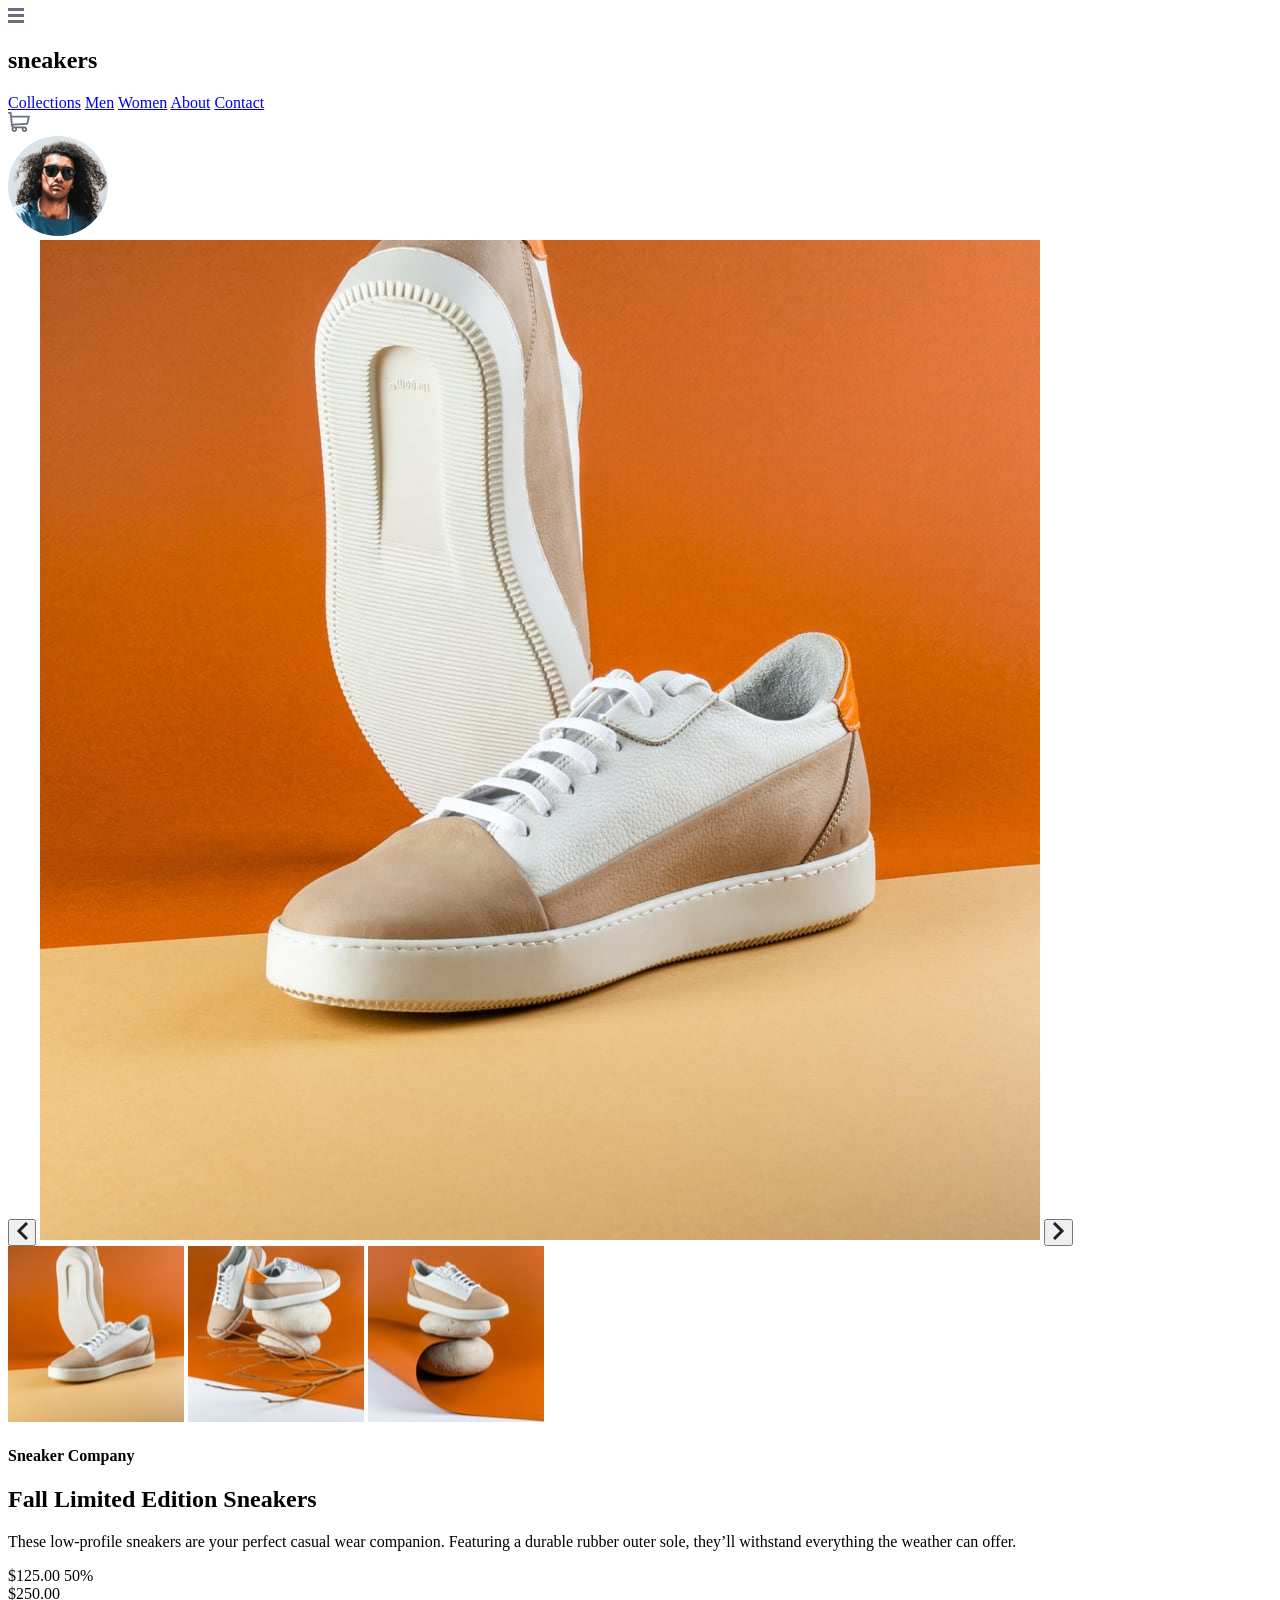
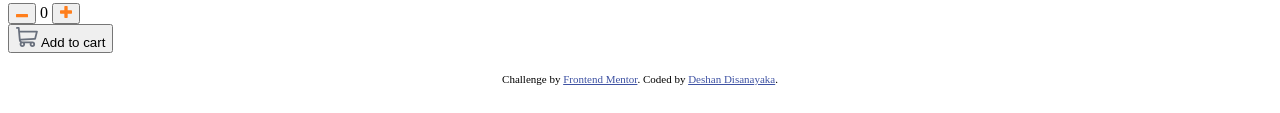
==== ecommerce-product-page-main/index.html @ 1e22d59a "Initial commit: Add HTML structure for e-commerce product page" ====
<!DOCTYPE html>
<html lang="en">
<head>
  <meta charset="UTF-8">
  <meta name="viewport" content="width=device-width, initial-scale=1.0">
  
  <link rel="icon" type="image/png" sizes="32x32" href="./images/favicon-32x32.png">
  <title>Frontend Mentor | E-commerce product page</title>
  
  <link rel="stylesheet" href="css/style.css">

  <style>
    .attribution { font-size: 0.6875rem; text-align: center; padding: 20px 0; }
    .attribution a { color: hsl(228, 45%, 44%); }
  </style>
</head>
<body>

  <header class="header">
    <div class="header-left">
      <!-- Mobile Menu Icon -->
      <img src="images/icon-menu.svg" alt="Menu" class="menu-icon">
      <h2 class="logo">sneakers</h2>
      
      <nav class="nav-links">
        <a href="#">Collections</a>
        <a href="#">Men</a>
        <a href="#">Women</a>
        <a href="#">About</a>
        <a href="#">Contact</a>
      </nav>
    </div>

    <div class="header-right">
      <div class="cart-container">
        <img src="images/icon-cart.svg" alt="Cart" class="cart-icon">
      </div>
      <img src="images/image-avatar.png" alt="User Avatar" class="avatar">
    </div>
  </header>

  <main class="main-content">
    
    <section class="gallery">
      <div class="main-image-container">
        
        <button class="slider-btn prev-btn"><img src="images/icon-previous.svg" alt="Previous"></button>
        <img src="images/image-product-1.jpg" alt="Fall Limited Edition Sneakers" class="main-image">
        <button class="slider-btn next-btn"><img src="images/icon-next.svg" alt="Next"></button>
      </div>
      
      <div class="thumbnails">
        <img src="images/image-product-1-thumbnail.jpg" alt="Thumbnail 1" class="thumb active">
        <img src="images/image-product-2-thumbnail.jpg" alt="Thumbnail 2" class="thumb">
        <img src="images/image-product-3-thumbnail.jpg" alt="Thumbnail 3" class="thumb">
      </div>
    </section>

    <!-- Product Info) -->
    <section class="product-info">
      <h4 class="company-name">Sneaker Company</h4>
      <h1 class="product-title">Fall Limited Edition Sneakers</h1>
      <p class="description">
        These low-profile sneakers are your perfect casual wear companion. Featuring a 
        durable rubber outer sole, they’ll withstand everything the weather can offer.
      </p>
      
      <div class="price-section">
        <div class="current-price-wrapper">
          <span class="current-price">$125.00</span>
          <span class="discount">50%</span>
        </div>
        <span class="original-price">$250.00</span>
      </div>

      <!-- Add to Cart -->
      <div class="add-to-cart-section">
        <div class="quantity-selector">
          <button class="qty-btn minus"><img src="images/icon-minus.svg" alt="Minus"></button>
          <span class="quantity">0</span>
          <button class="qty-btn plus"><img src="images/icon-plus.svg" alt="Plus"></button>
        </div>
        
        <button class="add-to-cart-btn">
          <img src="images/icon-cart.svg" alt="Cart Icon" class="btn-cart-icon">
          Add to cart
        </button>
      </div>
    </section>

  </main>

  <footer class="attribution">
    Challenge by <a href="https://www.frontendmentor.io?ref=challenge" target="_blank">Frontend Mentor</a>. 
    Coded by <a href="#">Deshan Disanayaka</a>.
  </footer>

  <script src="js/script.js"></script>
</body>
</html>
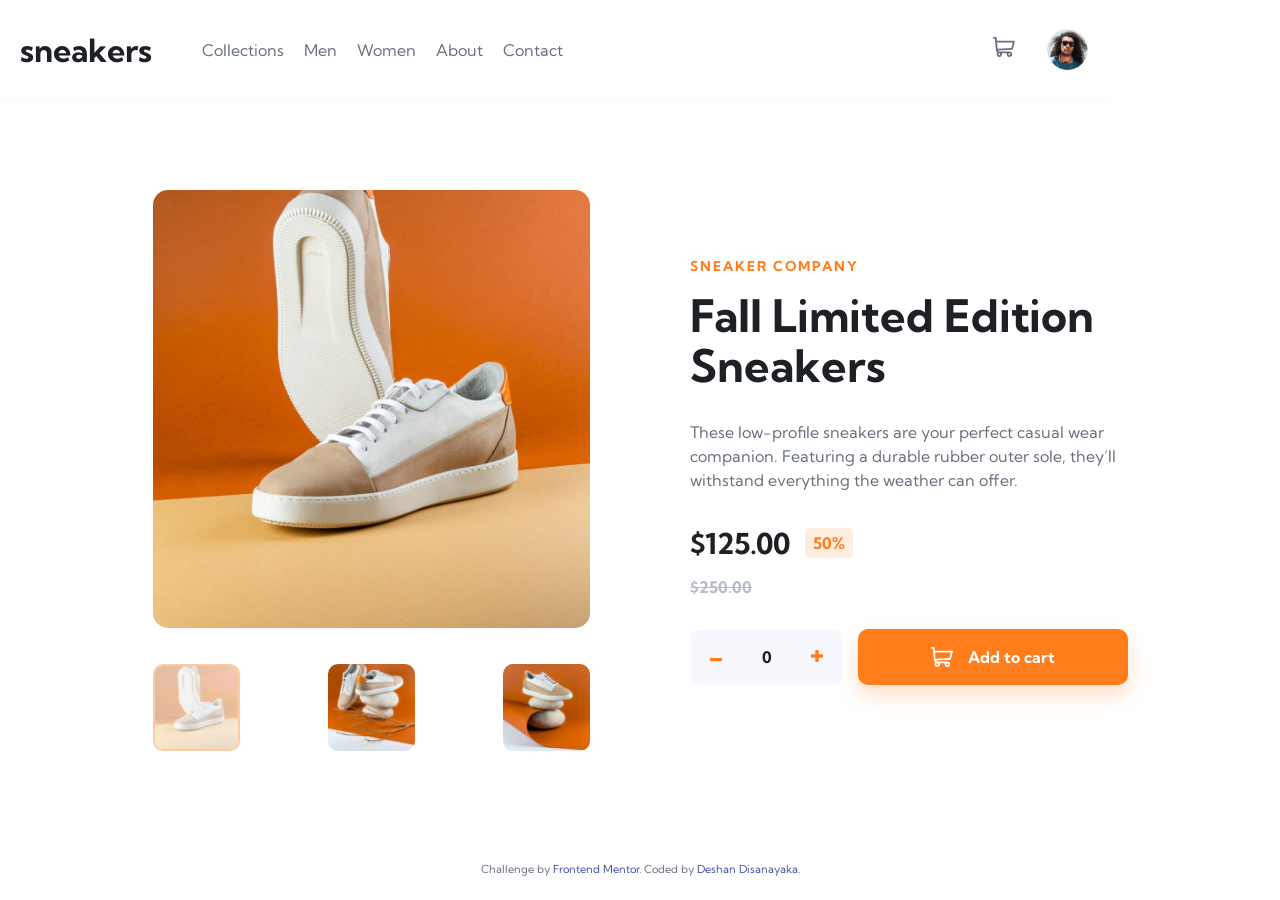
==== commit e4600350: "Add full cart functionality" ====
--- a/ecommerce-product-page-main/index.html
+++ b/ecommerce-product-page-main/index.html
@@ -34,6 +34,21 @@
     <div class="header-right">
       <div class="cart-container">
         <img src="images/icon-cart.svg" alt="Cart" class="cart-icon">
+        
+        <span class="cart-badge" style="display: none;">0</span>
+        
+        <div class="cart-dropdown" style="display: none;">
+          <div class="cart-header">
+            <p>Cart</p>
+          </div>
+          <div class="cart-body">
+            <p class="empty-msg">Your cart is empty.</p>
+            <div class="cart-items">
+
+            </div>
+            <button class="checkout-btn" style="display: none;">Checkout</button>
+          </div>
+        </div>
       </div>
       <img src="images/image-avatar.png" alt="User Avatar" class="avatar">
     </div>
--- a/ecommerce-product-page-main/css/style.css
+++ b/ecommerce-product-page-main/css/style.css
@@ -0,0 +1,483 @@
+
+@import url('https://fonts.googleapis.com/css2?family=Kumbh+Sans:wght@400;700&display=swap');
+
+:root {
+  --orange: hsl(26, 100%, 55%);
+  --pale-orange: hsl(25, 100%, 94%);
+
+  --very-dark-blue: hsl(220, 13%, 13%);
+  --dark-grayish-blue: hsl(219, 9%, 45%);
+  --grayish-blue: hsl(220, 14%, 75%);
+  --light-grayish-blue: hsl(223, 64%, 98%);
+  --white: hsl(0, 0%, 100%);
+  --black-lightbox: hsla(0, 0%, 0%, 0.75);
+
+  --font-base: 16px;
+}
+
+* {
+  margin: 0;
+  padding: 0;
+  box-sizing: border-box;
+}
+
+body {
+  font-family: 'Kumbh Sans', sans-serif;
+  font-size: var(--font-base);
+  color: var(--dark-grayish-blue);
+  background-color: var(--white);
+  line-height: 1.5;
+}
+
+
+a {
+  text-decoration: none;
+  color: inherit;
+}
+
+button {
+  cursor: pointer;
+  border: none;
+  background: none;
+  font-family: inherit;
+}
+
+.header {
+  display: flex;
+  justify-content: space-between;
+  align-items: center;
+  padding: 0 20px;
+  max-width: 1110px; 
+  height: 100px;
+  border-bottom: 1px solid var(--light-grayish-blue);
+}
+
+.header-left, .header-right {
+  display: flex;
+  align-items: center;
+  gap: 30px;
+}
+
+.logo {
+  font-weight: 700;
+  font-size: 2rem;
+  color: var(--very-dark-blue);
+  margin-right: 20px;
+  cursor: pointer;
+}
+
+.nav-links {
+  display: flex;
+  gap: 20px;
+}
+
+.nav-links a {
+  color: var(--dark-grayish-blue);
+  position: relative;
+  height: 100px;
+  display: flex;
+  align-items: center;
+  transition: color 0.3s ease;
+}
+
+.nav-links a:hover {
+  color: var(--very-dark-blue);
+}
+
+.nav-links a::after {
+  content: '';
+  position: absolute;
+  bottom: -1px;
+  left: 0;
+  width: 100%;
+  height: 4px;
+  background-color: var(--orange);
+  transform: scaleX(0);
+  transition: transform 0.3s ease;
+}
+
+.nav-links a:hover::after {
+  transform: scaleX(1);
+}
+
+.menu-icon {
+  display: none;
+}
+
+.cart-container {
+  cursor: pointer;
+}
+
+.avatar {
+  width: 45px;
+  height: 45px;
+  border-radius: 50%;
+  cursor: pointer;
+  border: 2px solid transparent;
+  transition: border-color 0.3s ease;
+}
+
+.avatar:hover {
+  border-color: var(--orange);
+}
+
+/* --- Main Content Layout --- */
+.main-content {
+  display: flex;
+  align-items: center;
+  justify-content: space-between;
+  max-width: 1015px;
+  margin: 90px auto;
+  padding: 0 20px;
+  gap: 100px;
+}
+
+.gallery, .product-info {
+  flex: 1;
+}
+
+/* --- Gallery --- */
+.main-image-container {
+  position: relative;
+  margin-bottom: 30px;
+}
+
+.main-image {
+  width: 100%;
+  border-radius: 15px;
+  cursor: pointer;
+}
+
+.slider-btn {
+  display: none;
+}
+
+.thumbnails {
+  display: flex;
+  justify-content: space-between;
+  gap: 30px;
+}
+
+.thumb {
+  width: 20%;
+  border-radius: 10px;
+  cursor: pointer;
+  transition: all 0.3s ease;
+}
+
+.thumb:hover {
+  opacity: 0.5;
+}
+
+.thumb.active {
+  opacity: 0.4;
+  border: 2px solid var(--orange);
+}
+
+/* --- Product Info --- */
+.product-info {
+  padding: 20px 0;
+}
+
+.company-name {
+  color: var(--orange);
+  text-transform: uppercase;
+  letter-spacing: 2px;
+  font-size: 0.85rem;
+  margin-bottom: 15px;
+}
+
+.product-title {
+  color: var(--very-dark-blue);
+  font-size: 2.8rem;
+  line-height: 1.1;
+  margin-bottom: 30px;
+}
+
+.description {
+  color: var(--dark-grayish-blue);
+  margin-bottom: 30px;
+}
+
+.price-section {
+  display: flex;
+  flex-direction: column;
+  gap: 10px;
+  margin-bottom: 30px;
+}
+
+.current-price-wrapper {
+  display: flex;
+  align-items: center;
+  gap: 15px;
+}
+
+.current-price {
+  font-size: 1.8rem;
+  font-weight: 700;
+  color: var(--very-dark-blue);
+}
+
+.discount {
+  background-color: var(--pale-orange);
+  color: var(--orange);
+  font-weight: 700;
+  padding: 3px 8px;
+  border-radius: 5px;
+  font-size: 1rem;
+}
+
+.original-price {
+  color: var(--grayish-blue);
+  text-decoration: line-through;
+  font-weight: 700;
+}
+
+/* --- Add to Cart part --- */
+.add-to-cart-section {
+  display: flex;
+  gap: 15px;
+}
+
+.quantity-selector {
+  display: flex;
+  align-items: center;
+  justify-content: space-between;
+  background-color: var(--light-grayish-blue);
+  padding: 15px;
+  border-radius: 10px;
+  width: 35%;
+}
+
+.qty-btn {
+  padding: 5px;
+  transition: opacity 0.3s ease;
+}
+
+.qty-btn:hover {
+  opacity: 0.5;
+}
+
+.quantity {
+  font-weight: 700;
+  color: var(--very-dark-blue);
+}
+
+.add-to-cart-btn {
+  flex: 1;
+  background-color: var(--orange);
+  color: var(--white);
+  font-weight: 700;
+  font-size: 1rem;
+  display: flex;
+  align-items: center;
+  justify-content: center;
+  gap: 15px;
+  border-radius: 10px;
+  padding: 15px;
+  box-shadow: 0 10px 20px rgba(255, 125, 26, 0.25); /* තැඹිලි පාට සෙවනැල්ලක් */
+  transition: opacity 0.3s ease;
+}
+
+.add-to-cart-btn:hover {
+  opacity: 0.7;
+}
+
+.btn-cart-icon {
+  filter: brightness(0) invert(1);
+}
+
+/* --- Mobile View) --- */
+@media (max-width: 768px) {
+  
+  .header {
+    height: 70px;
+    padding: 0 20px;
+    border-bottom: none;
+  }
+  
+  .menu-icon {
+    display: block; 
+    cursor: pointer;
+  }
+  
+  .nav-links {
+    display: none;
+  }
+
+  .main-content {
+    flex-direction: column;
+    margin: 0;
+    padding: 0;
+    gap: 0;
+  }
+
+  .gallery {
+    width: 100%;
+  }
+
+  .main-image {
+    border-radius: 0; 
+  }
+
+  .slider-btn {
+    display: flex;
+    position: absolute;
+    top: 50%;
+    transform: translateY(-50%);
+    background-color: var(--white);
+    width: 40px;
+    height: 40px;
+    border-radius: 50%;
+    align-items: center;
+    justify-content: center;
+    box-shadow: 0 4px 10px rgba(0,0,0,0.1);
+  }
+
+  .prev-btn {
+    left: 15px;
+  }
+
+  .next-btn {
+    right: 15px;
+  }
+
+  .thumbnails {
+    display: none; 
+  }
+
+  .product-info {
+    padding: 20px;
+  }
+
+  .product-title {
+    font-size: 1.8rem;
+  }
+
+  .price-section {
+    flex-direction: row;
+    justify-content: space-between;
+    align-items: center;
+  }
+
+  .add-to-cart-section {
+    flex-direction: column;
+  }
+
+  .quantity-selector {
+    width: 100%;
+    margin-bottom: 15px;
+  }
+
+  .add-to-cart-btn {
+    width: 100%;
+  }
+
+  .nav-links.active {
+    display: flex;
+    flex-direction: column;
+    position: absolute;
+    top: 70px;
+    left: 0;
+    background-color: var(--white);
+    width: 100%;
+    padding: 20px;
+    box-shadow: 0 10px 20px rgba(0,0,0,0.1);
+    z-index: 100;
+  }
+  
+  .nav-links.active a {
+    height: auto;
+    padding: 15px 0;
+    font-weight: 700;
+    color: var(--very-dark-blue);
+  }
+}
+
+/* --- create Cart Dropdown and Badge --- */
+.cart-badge {
+  position: absolute;
+  top: 25px;
+  right: 80px;
+  background-color: var(--orange);
+  color: var(--white);
+  font-size: 0.6rem;
+  font-weight: 700;
+  padding: 2px 6px;
+  border-radius: 10px;
+}
+
+.cart-dropdown {
+  position: absolute;
+  top: 80px;
+  right: 50px;
+  width: 360px;
+  background-color: var(--white);
+  border-radius: 10px;
+  box-shadow: 0 10px 25px rgba(0,0,0,0.2);
+  z-index: 200;
+}
+
+.cart-header {
+  padding: 20px;
+  border-bottom: 1px solid var(--light-grayish-blue);
+  font-weight: 700;
+  color: var(--very-dark-blue);
+}
+
+.cart-body {
+  padding: 20px;
+  min-height: 160px;
+  display: flex;
+  flex-direction: column;
+  justify-content: center;
+}
+
+.empty-msg {
+  text-align: center;
+  font-weight: 700;
+  color: var(--dark-grayish-blue);
+}
+
+.checkout-btn {
+  background-color: var(--orange);
+  color: var(--white);
+  width: 100%;
+  padding: 15px;
+  border-radius: 10px;
+  font-weight: 700;
+  margin-top: 20px;
+}
+
+.cart-item {
+  display: flex;
+  align-items: center;
+  justify-content: space-between;
+  color: var(--dark-grayish-blue);
+}
+
+.cart-item img.product-img {
+  width: 50px;
+  border-radius: 5px;
+}
+
+.cart-item-details p {
+  margin-bottom: 5px;
+}
+
+.cart-item-details b {
+  color: var(--very-dark-blue);
+}
+
+.delete-btn {
+  cursor: pointer;
+}
+
+@media (max-width: 768px) {
+  .cart-dropdown {
+    width: 95%;
+    left: 50%;
+    transform: translateX(-50%);
+    top: 80px;
+  }
+}
